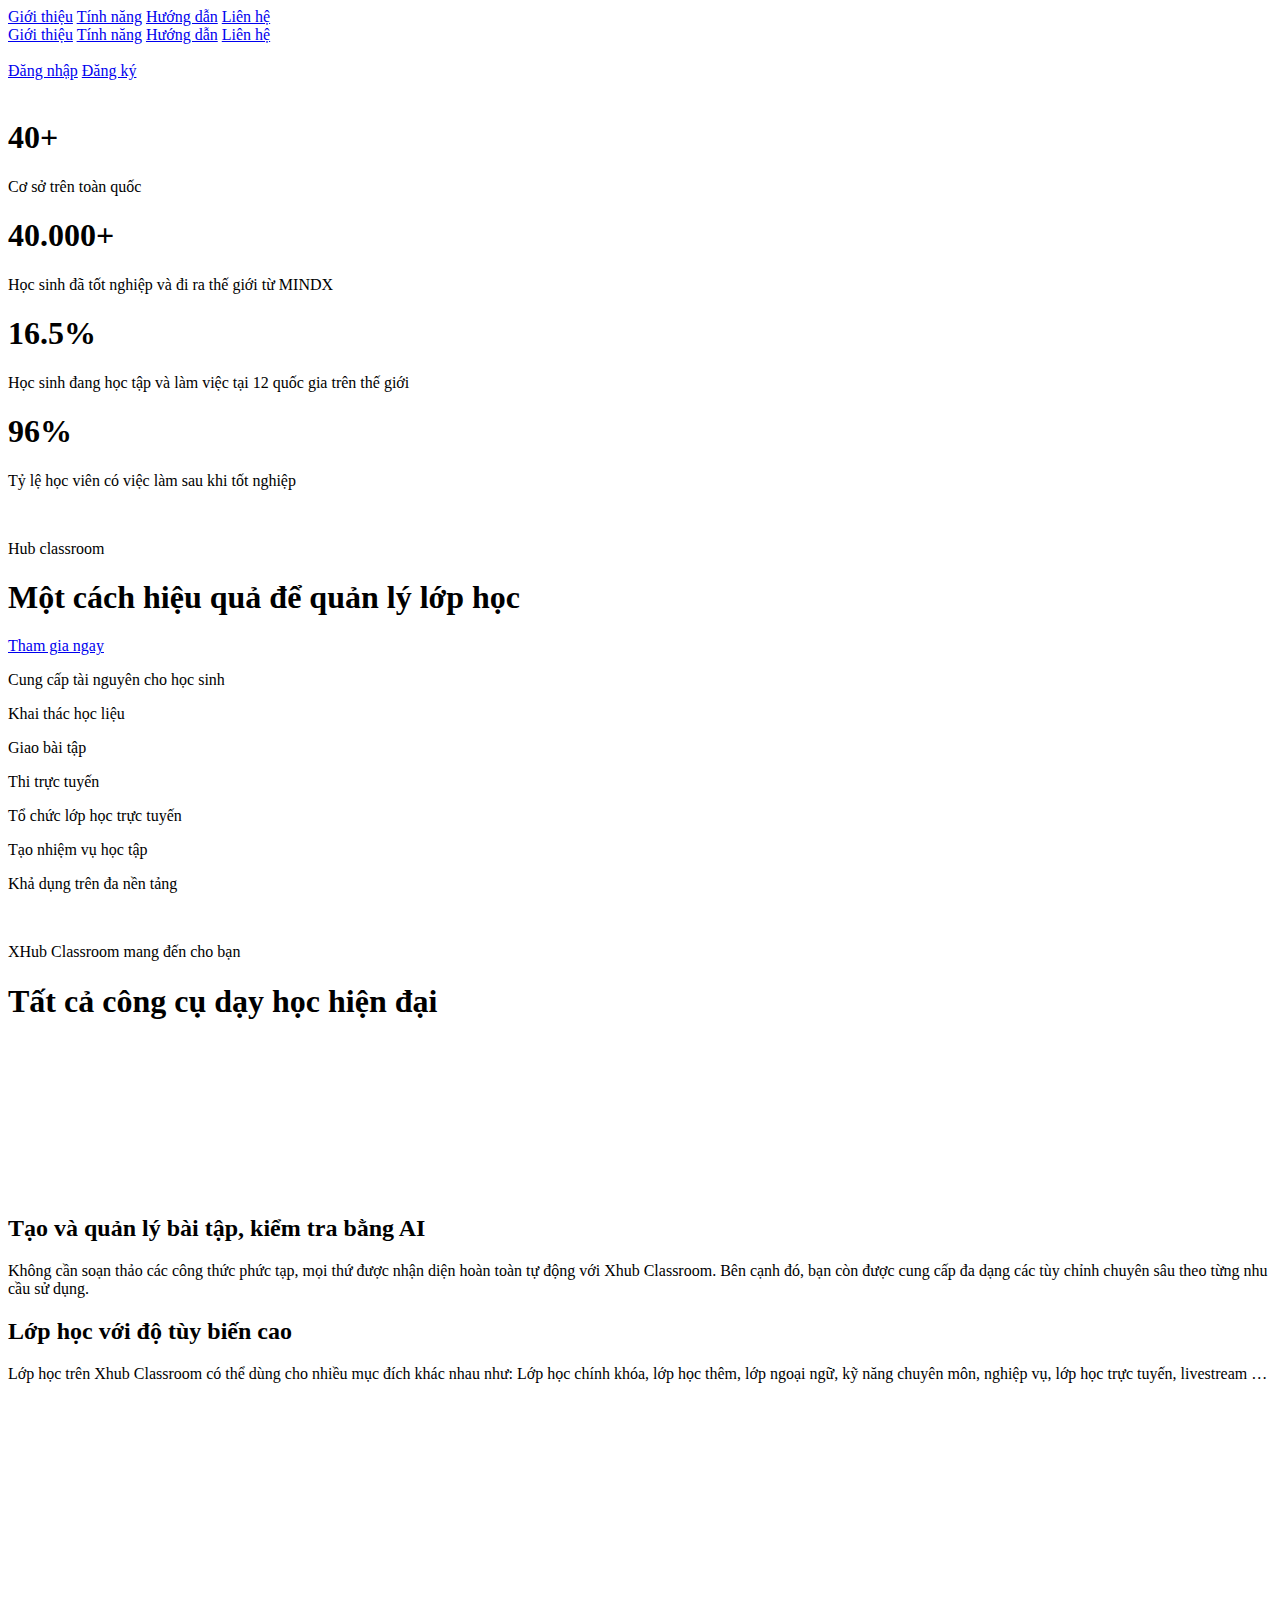
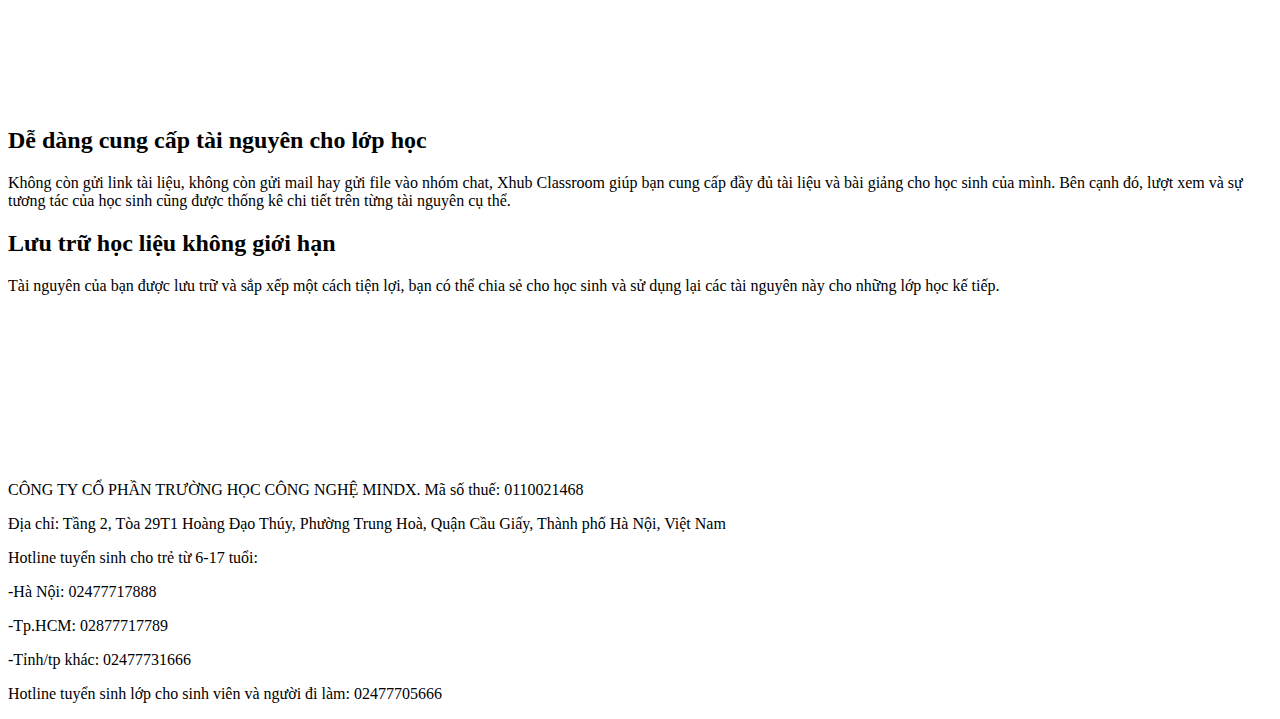
==== index.html @ 8c42c87f "commit 36" ====
<!DOCTYPE html>
<html lang="en">
<head>
    <meta charset="UTF-8">
    <meta name="viewport" content="width=device-width, initial-scale=1.0">
    <link rel="stylesheet" href="https://cdnjs.cloudflare.com/ajax/libs/font-awesome/6.4.2/css/all.min.css" integrity="sha512-z3gLpd7yknf1YoNbCzqRKc4qyor8gaKU1qmn+CShxbuBusANI9QpRohGBreCFkKxLhei6S9CQXFEbbKuqLg0DA==" crossorigin="anonymous" referrerpolicy="no-referrer" />
    <link rel="icon" type="image/x-icon" href="https://4218478784-files.gitbook.io/~/files/v0/b/gitbook-legacy-files/o/spaces%2F-MWcLXaW6te9yNIG__kn%2Favatar-1616661413606.png?generation=1616661413852661&alt=media">
    <link rel="stylesheet" href="./assets/css/style.css">
    <title>Mind Hub</title>
</head>
<body>
    <div id="hr1"></div>
    <div class="navbar">
        <div class="nav-left">
            <a class="nal-item cc" href="#hr1">Giới thiệu</a>
            <a class="nal-item cc" href="#hr2">Tính năng</a>
            <a class="nal-item cc" href="#pr3">Hướng dẫn</a>
            <a class="nal-item cc" href="#hr4">Liên hệ</a>
            <div class="border-slider"></div>
        </div>
        <div class="dropdown-box">
            <i class="fa-solid fa-bars" id="drop-prep"></i>
            <div class="dropdown-content">
              <a class="dropdown-item cc" href="#hr1">Giới thiệu</a>
              <a class="dropdown-item cc" href="#hr2">Tính năng</a>
              <a class="dropdown-item cc" href="#hr3">Hướng dẫn</a>
              <a class="dropdown-item cc" href="#hr3">Liên hệ</a>
            </div>
        </div>
        <div class="nav-mid">
            <img src="./assets/img/logo.jpg" alt="">
        </div>
        <div class="nav-right">
            <a class="nar-box cc" id="signin-box" href="./sign-page">Đăng nhập</a>
            <a class="nar-box cc" id="signup-box" href="./sign-page">Đăng ký</a>
        </div>
    </div>

    <div class="over-view"> 
        <div class="banner">
            <img src="./assets/img/banner.jpg" alt="">
        </div>
        <div class="catastroue">
            <div class="inner">
                <div class="op">
                    <h1>40+</h1>
                    <p>Cơ sở trên toàn quốc</p>
                </div>
                <div class="op">
                    <h1>40.000+</h1>
                    <p>Học sinh đã tốt nghiệp và đi ra thế giới từ MINDX</p>
                </div>
                <div class="op">
                    <h1>16.5%</h1>
                    <p>Học sinh đang học tập và làm việc tại 12 quốc gia trên thế giới</p>
                </div>
                <div class="op">
                    <h1>96%</h1>
                    <p>Tỷ lệ học viên có việc làm sau khi tốt nghiệp</p>
                </div>
            </div>
        </div>
        <div class="bto" id="hr2">
            <div class="insight">
                <div class="heading">
                    <img src="https://4218478784-files.gitbook.io/~/files/v0/b/gitbook-legacy-files/o/spaces%2F-MWcLXaW6te9yNIG__kn%2Favatar-1616661413606.png?generation=1616661413852661&alt=media" alt="">
                    <p>Hub classroom</p>
                </div>
                <h1>Một cách hiệu quả để quản lý lớp học</h1>
                <a class="join" href="./sign-page/">Tham gia ngay</a>
                <div class="s1 ff">
                    <i class="fa-solid fa-cloud-arrow-up"></i>
                    <p>Cung cấp tài nguyên cho học sinh</p>
                </div>
                <div class="s2">
                    <div class="sh1 ff">
                        <i class="fa-solid fa-desktop"></i>
                        <p>Khai thác học liệu</p>
                    </div>
                    <div class="sh2 ff">
                        <i class="fa-solid fa-paperclip"></i>
                        <p>Giao bài tập</p>
                    </div>
                    <div class="sh3 ff">
                        <i class="fa-regular fa-folder-open"></i>
                        <p>Thi trực tuyến</p>
                    </div>
                </div>
                <div class="s3">
                    <div class="sf1 ff">
                        <i class="fa-solid fa-chalkboard"></i>
                        <p>Tổ chức lớp học trực tuyến</p>
                    </div>
                    <div class="sf2 ff">
                        <i class="fa-solid fa-crosshairs"></i>
                        <p>Tạo nhiệm vụ học tập</p>
                    </div>
                </div>
                <div class="s4 ff">
                    <p>Khả dụng trên đa nền tảng</p>
                    <i class="fa-brands fa-apple"></i>
                    <i class="fa-brands fa-windows"></i>
                    <i class="fa-brands fa-android"></i>
                </div>
            </div>
            <img src="https://shub.edu.vn/_next/image?url=%2Fimages%2Flanding%2Fver3%2Fhero-section%2Fhero-image-teacher.png&w=1920&q=75" alt="" class="memaybeo">
        </div>
    </div>

    <div id="pr3"></div>
    <div class="des" id="hr3">
        <p>XHub Classroom mang đến cho bạn</p>
        <h1>Tất cả công cụ dạy học hiện đại</h1>
        <div class="card">
            <div class="scplay">
                <iframe src="https://www.youtube.com/embed/w3iWc_6qSuw?si=loxpAKvsErsqFEEN" title="YouTube video player" frameborder="0" allow="accelerometer; autoplay; clipboard-write; encrypted-media; gyroscope; picture-in-picture; web-share" allowfullscreen></iframe>
            </div>
            <div class="side-ref">
                <h2>Tạo và quản lý bài tập, kiểm tra bằng AI</h2>
                <p>Không cần soạn thảo các công thức phức tạp, mọi thứ được nhận diện hoàn toàn tự động với Xhub Classroom. Bên cạnh đó, bạn còn được cung cấp đa dạng các tùy chỉnh chuyên sâu theo từng nhu cầu sử dụng.</p>
            </div>
        </div>
        <div class="card">
            <div class="side-ref">
                <h2>Lớp học với độ tùy biến cao</h2>
                <p>Lớp học trên Xhub Classroom có thể dùng cho nhiều mục đích khác nhau như: Lớp học chính khóa, lớp học thêm, lớp ngoại ngữ, kỹ năng chuyên môn, nghiệp vụ, lớp học trực tuyến, livestream …</p>
            </div>
            <div class="scplay">
                <iframe src="https://www.youtube.com/embed/hDycyHnkOAc?si=UoILJx-cVc-LQZXe" title="YouTube video player" frameborder="0" allow="accelerometer; autoplay; clipboard-write; encrypted-media; gyroscope; picture-in-picture; web-share" allowfullscreen></iframe>
            </div>
        </div>
        <div class="card">
            <div class="scplay">
                <iframe src="https://www.youtube.com/embed/4sXMsteYA5k?si=zB0H16smDql4yyn8" title="YouTube video player" frameborder="0" allow="accelerometer; autoplay; clipboard-write; encrypted-media; gyroscope; picture-in-picture; web-share" allowfullscreen></iframe>
            </div>
            <div class="side-ref">
                <h2>Dễ dàng cung cấp tài nguyên cho lớp học</h2>
                <p>Không còn gửi link tài liệu, không còn gửi mail hay gửi file vào nhóm chat, Xhub Classroom giúp bạn cung cấp đầy đủ tài liệu và bài giảng cho học sinh của mình. Bên cạnh đó, lượt xem và sự tương tác của học sinh cũng được thống kê chi tiết trên từng tài nguyên cụ thể.</p>
            </div>
        </div>
        <div class="card">
            <div class="side-ref">
                <h2>Lưu trữ học liệu không giới hạn</h2>
                <p>Tài nguyên của bạn được lưu trữ và sắp xếp một cách tiện lợi, bạn có thể chia sẻ cho học sinh và sử dụng lại các tài nguyên này cho những lớp học kế tiếp.</p>
            </div>
            <div class="scplay">
                <iframe src="https://www.youtube.com/embed/f3bPbqlCR-w?si=h0X0vi5jHkkyvGxk" title="YouTube video player" frameborder="0" allow="accelerometer; autoplay; clipboard-write; encrypted-media; gyroscope; picture-in-picture; web-share" allowfullscreen></iframe>
            </div>
        </div>
    </div>

    <div class="info" id="hr4">
        <p>CÔNG TY CỔ PHẦN TRƯỜNG HỌC CÔNG NGHỆ MINDX. Mã số thuế: 0110021468</p>
        <p>Địa chỉ: Tầng 2, Tòa 29T1 Hoàng Đạo Thúy, Phường Trung Hoà, Quận Cầu Giấy, Thành phố Hà Nội, Việt Nam</p>
        <p>Hotline tuyển sinh cho trẻ từ 6-17 tuổi:</p>
        <p>-Hà Nội: 02477717888</p>
        <p>-Tp.HCM: 02877717789</p>
        <p>-Tỉnh/tp khác: 02477731666</p>
        <p>Hotline tuyển sinh lớp cho sinh viên và người đi làm: 02477705666</p>
    </div>
    <!-- <script src="./assets/js/server.js"></script> -->
</body>
    <script src="./assets/js/navbar-behavior.js"></script>  
</html>
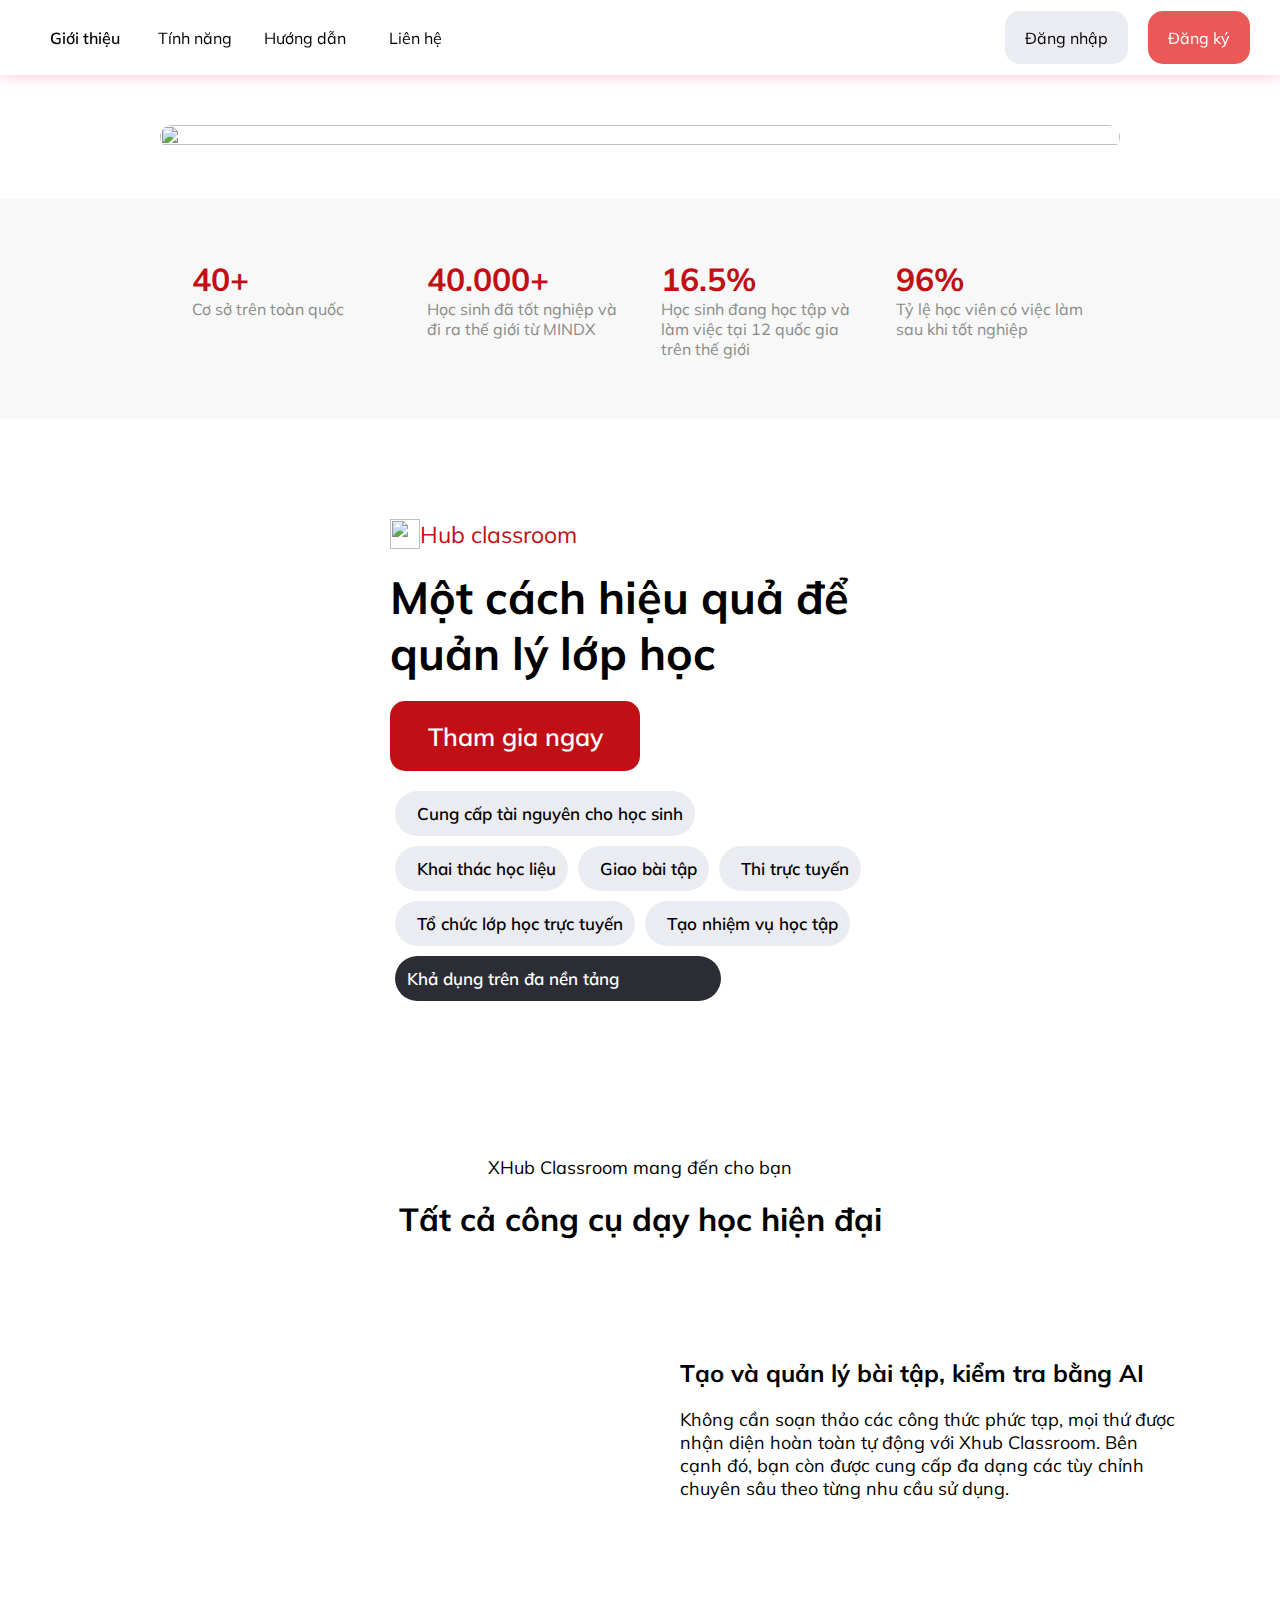
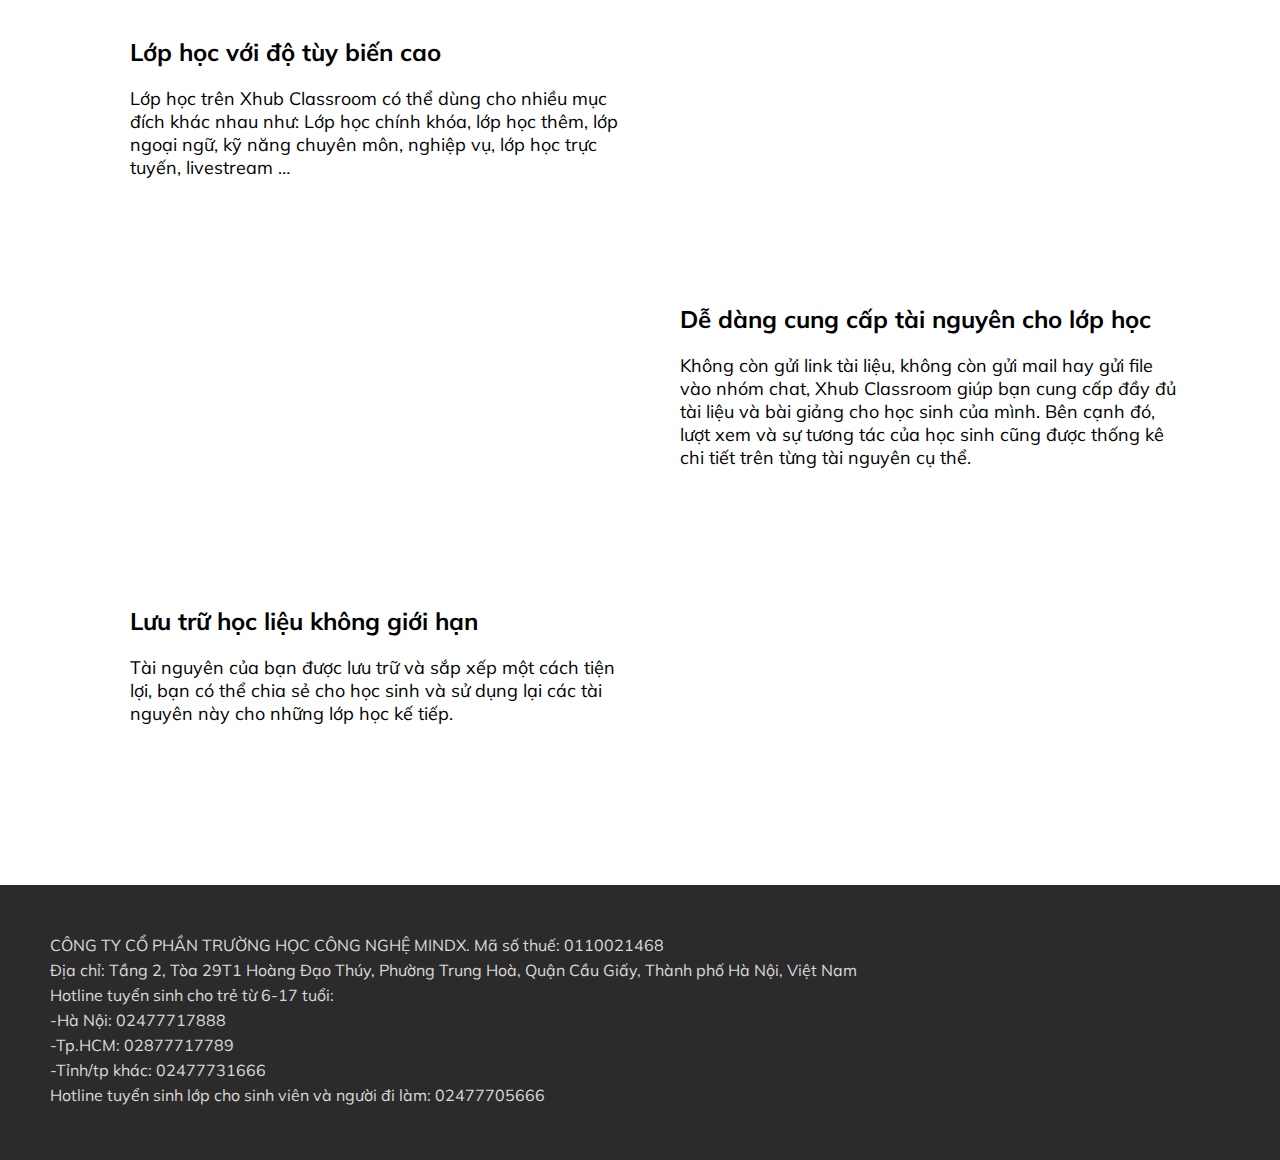
==== commit 87ad99a1: "commit 39" ====
--- a/index.html
+++ b/index.html
@@ -12,10 +12,10 @@
     <div id="hr1"></div>
     <div class="navbar">
         <div class="nav-left">
-            <a class="nal-item cc" href="#hr1">Giới thiệu</a>
-            <a class="nal-item cc" href="#hr2">Tính năng</a>
-            <a class="nal-item cc" href="#pr3">Hướng dẫn</a>
-            <a class="nal-item cc" href="#hr4">Liên hệ</a>
+            <a class="nal-item heavy selected" href="#hr1">Giới thiệu</a>
+            <a class="nal-item" href="#hr2">Tính năng</a>
+            <a class="nal-item" href="#pr3">Hướng dẫn</a>
+            <a class="nal-item" href="#hr4">Liên hệ</a>
             <div class="border-slider"></div>
         </div>
         <div class="dropdown-box">
--- a/assets/css/style.css
+++ b/assets/css/style.css
@@ -0,0 +1,476 @@
+@import url("https://fonts.googleapis.com/css?family=Mulish");
+
+:root {
+    --more--light--grey: #EBECF2;
+    --pink--white: #ffc3d4;
+    --light--red: #eb5858;
+    --dark--red: #C10F15;
+    --light--grey: #898B89;
+    --pure--black: #202227;
+    --light--black: #2B2C34;
+}
+
+* {
+    margin: 0px;
+    padding: 0px; 
+    /* font-family: 'Segoe UI', Tahoma, Geneva, Verdana, sans-serif;   */
+    font-family: 'Mulish';
+}
+
+html {
+    scroll-behavior: smooth;
+}
+
+body {
+    height: 100%;
+    width: 100%;
+}
+
+.navbar {
+    display: flex;
+    height: 75px;   
+    width: 100%;
+    background-color: #FFFFFF;
+    box-shadow: 0px 0px 15px var(--pink--white);
+    position: fixed;
+}
+
+.nav-left {
+    padding-left: 30px;
+    height: 100%;
+    width: 49%;
+    align-items: center;
+    display: flex;
+}
+
+.nav-mid {
+    height: 100%;
+    width: 2%;
+    display: flex;
+    justify-content: center;
+    align-items: center;
+}
+
+.nav-mid img {
+    height: 80%;
+}
+
+.nav-right {
+    height: 100%;
+    width: 49%;
+    display: flex;
+    justify-content: flex-end;
+    align-items: center;
+    padding-right: 30px;
+}
+
+.nal-item {
+    text-decoration: none;
+    color: black;
+    width: 90px;
+    height: 100%;
+    display: flex;
+    justify-content: center;
+    align-items: center;
+    margin-inline: 10px;
+    position: relative;
+    transition: all 0.1s ease;
+}
+
+.nal-item:hover {
+    cursor: pointer;
+}
+.nal-item:active {
+    font-size: 17.5px;
+}
+
+.border-slider {
+    margin-left: 40px;
+    position: absolute;
+    bottom: 0;
+    left: 0;
+    height: 2.5px;
+    background-color: var(--light--red);
+    transition: transform 0.3s ease;
+}
+
+
+.nar-box {
+    display: flex;
+    justify-content: center;
+    align-items: center;
+    height: 70%;
+    padding-inline: 20px;
+    border-radius: 15px;
+}
+
+#signin-box {
+    background-color: var(--more--light--grey);
+    color: black;
+}
+
+#signup-box {
+    margin-left: 20px;
+    color: white;
+    background-color: var(--light--red);
+}
+
+.over-view {
+    padding-top: 75px;
+    width: 100%;
+    display: flex;
+    flex-direction: column;
+    align-items: center;
+}
+
+.banner {
+    width: 75%;
+    height: 100%;
+    margin-top: 50px;   
+}
+
+.banner img {
+    border-radius: 15px;
+    width: 100%;
+    height: 100%
+}
+
+.catastroue {
+    margin-top: 50px;
+    padding-top: 50px;
+    padding-bottom: 50px;   
+    width: 100%;
+    background-color: #F8F8F8;
+    display: flex;
+    align-items: center;
+    justify-content: center;
+}
+
+.op {
+    width: 20%;
+    margin: 10px;
+}
+
+.op h1 {
+    color: var(--dark--red);
+}
+
+.op p {
+    color: var(--light--grey);
+}
+
+.inner {
+    width: 75%;
+    display: flex; 
+    justify-content: space-evenly;
+    flex-wrap: wrap;
+}
+
+.insight {
+    width: 35%;
+}
+
+.heading {
+    margin-top: 100px;
+    color: var(--dark--red);
+    font-size: 23px;
+    display: flex;
+    align-items: center;
+}
+
+.heading img {
+    width: 30px;
+    height: 30px;
+}
+
+.insight h1 {
+    margin-top: 20px;
+    margin-bottom: 20px;
+    font-size: 45px;
+    width: 500px;
+}
+
+.join {
+    height: 70px;
+    width: 250px;
+    font-weight: 600;
+    border-radius: 15px;
+    display: flex;
+    align-items: center;
+    justify-content: center;
+    color: white;
+    font-size: 25px;
+    background-color: var(--dark--red);
+    margin-bottom: 20px;
+}
+
+.join:hover {
+    cursor: pointer;
+}
+
+.ff {
+    display: flex;
+    padding: 12px;
+    width: fit-content;
+    border-radius: 50px;
+    font-weight: 600;
+    font-size: 17px;
+    align-items: center;
+    color: var(--pure-black);
+    background-color: var(--more--light--grey);   
+    margin: 5px;
+}
+
+.ff i {
+    padding-right: 10px;
+}
+
+.s2 {
+    display: flex;
+}
+
+.s3 {
+    display: flex;
+}
+
+.fa-cloud-arrow-up {
+    color: #0665F3;
+}
+
+.fa-desktop {
+    color: #FF2E00;
+}
+
+.fa-paperclip {
+    color: #0665F3;
+}
+
+.fa-folder-open {
+    color:#FF2E00;
+}
+
+.fa-chalkboard {
+    color: #139607;
+}
+
+.fa-crosshairs {
+    color: #7B19DD;
+}
+
+.bto {
+    height: 200%;
+    width: 100%;
+    display: flex;
+    justify-content: center;
+    margin-bottom: 100px;
+}
+
+.memaybeo {
+    width: 35%;
+}
+
+.s4 {
+    background-color: var(--light--black);
+    color: white;
+}
+
+.s4 i {
+    padding-left: 20px;
+}
+
+.info {
+    padding-top: 50px;
+    padding-bottom: 50px;
+    color: #D9D9D9;
+    margin-top: 100px;
+    background-color: #2C2B2B;
+    width: 100%;
+}
+
+.info p {
+    padding-left: 50px;
+    padding-bottom: 5px;
+}
+
+.heavy {
+    font-weight: 600;
+}
+
+a {
+    text-decoration: none;
+}
+
+#pr3 {
+    margin-bottom: 50px;
+}
+
+.des {
+    width: 100%;
+    display: flex;
+    flex-direction: column;
+    align-items: center;
+}
+
+.des h1 {
+    margin-bottom: 30px;
+    margin-top: 20px;
+}
+
+.des p {
+    font-size: 18px;
+}
+
+.card {
+    margin-top: 40px;
+    display: flex;
+    justify-content: space-evenly;
+}
+
+.card iframe {
+    width: 550px;
+    height: 235px;
+    border-radius: 25px;
+}
+
+.side-ref {
+    width: 500px;
+    margin-left: 30px;
+    display: flex;
+    flex-direction: column;
+    justify-content: center;
+}
+
+.side-ref p {
+    padding-top: 20px;
+}
+
+.dropdown-box {
+    display: none;
+}
+
+@media(max-width: 1500px) {
+    .bto {
+        display: flex;
+        flex-direction: column;
+        align-items: center;
+    }
+    .insight {
+        width: auto;
+    }
+}
+
+@media(max-width: 1200px){
+    .card {
+        display: flex;
+        flex-direction: column;
+    }
+    .card p{
+        margin-bottom: 20px;
+    }
+    .side-ref {
+        margin-top: 20px;
+    }
+}
+
+@media (max-width: 1100px) {
+    .nav-left {
+        display: none;
+    }
+
+    .dropdown-box {
+        display: flex;
+        align-items: center;
+        height: 100%;
+        position: relative;
+        cursor: pointer;
+        width: 49%;
+    }
+
+    .dropdown-box i {
+        font-size: 30px;
+        padding-left: 20px;
+        z-index: 2;
+    }
+
+    .dropdown-box i:active {
+        color: var(--light--grey);
+    }
+
+    .dropdown-content {
+        width: 110px;
+        display: none;
+        position: absolute;
+        top: 100%;
+        background-color: #ffffff;
+        box-shadow: 0 8px 8px rgba(0, 0, 0, 0.1);
+        z-index: 999;
+    }
+
+    .dropdown-box:hover .dropdown-content {
+        display: flex;
+        flex-direction: column;
+    }
+
+    .dropdown-item {
+        text-decoration: none;
+        color: black;
+        padding: 10px;
+        transition: all 0.1s ease;
+    }
+
+    .dropdown-item:hover {
+        font-size: 17.5px;
+    }
+}
+
+@media(max-width: 700px){
+    #signin-box {
+        display: none;
+    }
+}
+
+@media(max-width: 600px){
+    .card iframe {
+        width: 420px;
+        height: 200px;
+        border-radius: 25px;
+    }
+
+    .card {
+        display: flex;
+        flex-direction: column;
+        align-items: center;
+    }
+
+    .side-ref {
+        width: 420px;
+    }
+
+    .s2 {
+        display: flex;
+        flex-direction: column;
+    }
+
+    .s3 {
+        display: flex;
+        flex-direction: column; 
+    }
+}
+
+@media(max-width: 450px){
+    .card iframe {
+        width: 340px;
+        height: 150px;
+        border-radius: 25px;
+    }
+
+    .card {
+        display: flex;
+        flex-direction: column;
+        align-items: center;
+    }
+
+    .side-ref {
+        width: 340px;
+    }
+}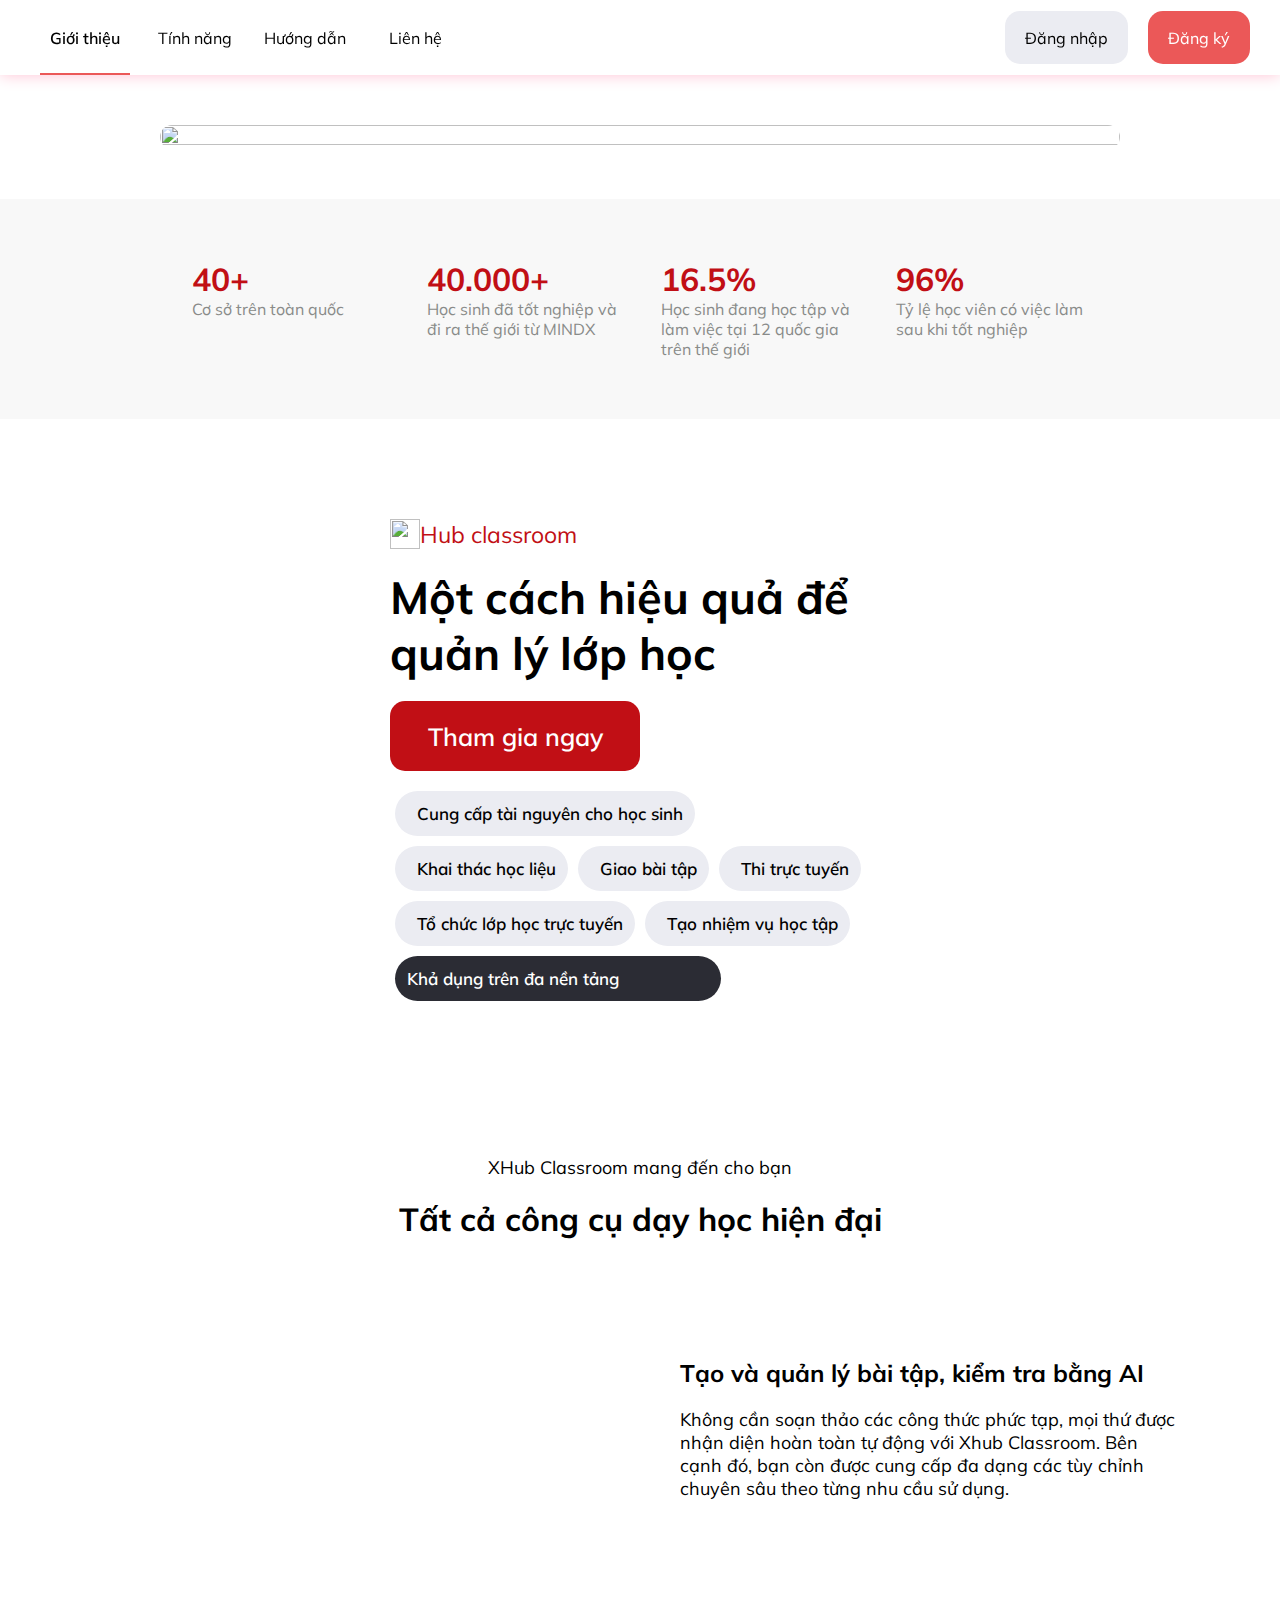
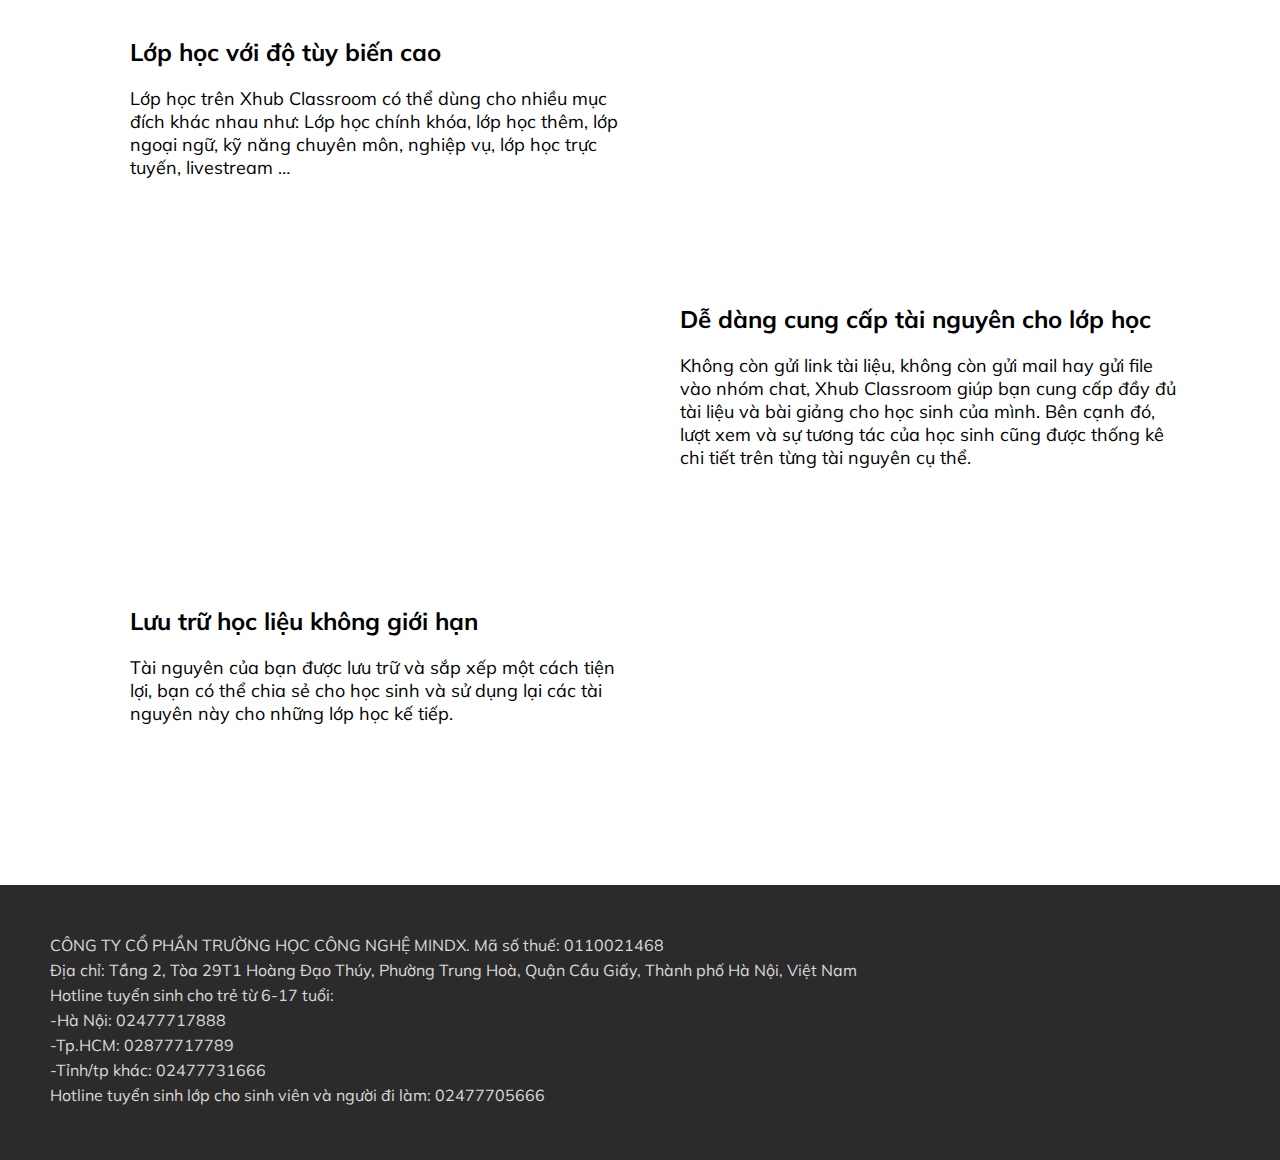
==== commit f193ff9a: "push code for lil" ====
--- a/index.html
+++ b/index.html
@@ -1,164 +1,164 @@
-<!DOCTYPE html>
-<html lang="en">
-<head>
-    <meta charset="UTF-8">
-    <meta name="viewport" content="width=device-width, initial-scale=1.0">
-    <link rel="stylesheet" href="https://cdnjs.cloudflare.com/ajax/libs/font-awesome/6.4.2/css/all.min.css" integrity="sha512-z3gLpd7yknf1YoNbCzqRKc4qyor8gaKU1qmn+CShxbuBusANI9QpRohGBreCFkKxLhei6S9CQXFEbbKuqLg0DA==" crossorigin="anonymous" referrerpolicy="no-referrer" />
-    <link rel="icon" type="image/x-icon" href="https://4218478784-files.gitbook.io/~/files/v0/b/gitbook-legacy-files/o/spaces%2F-MWcLXaW6te9yNIG__kn%2Favatar-1616661413606.png?generation=1616661413852661&alt=media">
-    <link rel="stylesheet" href="./assets/css/style.css">
-    <title>Mind Hub</title>
-</head>
-<body>
-    <div id="hr1"></div>
-    <div class="navbar">
-        <div class="nav-left">
-            <a class="nal-item heavy selected" href="#hr1">Giới thiệu</a>
-            <a class="nal-item" href="#hr2">Tính năng</a>
-            <a class="nal-item" href="#pr3">Hướng dẫn</a>
-            <a class="nal-item" href="#hr4">Liên hệ</a>
-            <div class="border-slider"></div>
-        </div>
-        <div class="dropdown-box">
-            <i class="fa-solid fa-bars" id="drop-prep"></i>
-            <div class="dropdown-content">
-              <a class="dropdown-item cc" href="#hr1">Giới thiệu</a>
-              <a class="dropdown-item cc" href="#hr2">Tính năng</a>
-              <a class="dropdown-item cc" href="#hr3">Hướng dẫn</a>
-              <a class="dropdown-item cc" href="#hr3">Liên hệ</a>
-            </div>
-        </div>
-        <div class="nav-mid">
-            <img src="./assets/img/logo.jpg" alt="">
-        </div>
-        <div class="nav-right">
-            <a class="nar-box cc" id="signin-box" href="./sign-page">Đăng nhập</a>
-            <a class="nar-box cc" id="signup-box" href="./sign-page">Đăng ký</a>
-        </div>
-    </div>
-
-    <div class="over-view"> 
-        <div class="banner">
-            <img src="./assets/img/banner.jpg" alt="">
-        </div>
-        <div class="catastroue">
-            <div class="inner">
-                <div class="op">
-                    <h1>40+</h1>
-                    <p>Cơ sở trên toàn quốc</p>
-                </div>
-                <div class="op">
-                    <h1>40.000+</h1>
-                    <p>Học sinh đã tốt nghiệp và đi ra thế giới từ MINDX</p>
-                </div>
-                <div class="op">
-                    <h1>16.5%</h1>
-                    <p>Học sinh đang học tập và làm việc tại 12 quốc gia trên thế giới</p>
-                </div>
-                <div class="op">
-                    <h1>96%</h1>
-                    <p>Tỷ lệ học viên có việc làm sau khi tốt nghiệp</p>
-                </div>
-            </div>
-        </div>
-        <div class="bto" id="hr2">
-            <div class="insight">
-                <div class="heading">
-                    <img src="https://4218478784-files.gitbook.io/~/files/v0/b/gitbook-legacy-files/o/spaces%2F-MWcLXaW6te9yNIG__kn%2Favatar-1616661413606.png?generation=1616661413852661&alt=media" alt="">
-                    <p>Hub classroom</p>
-                </div>
-                <h1>Một cách hiệu quả để quản lý lớp học</h1>
-                <a class="join" href="./sign-page/">Tham gia ngay</a>
-                <div class="s1 ff">
-                    <i class="fa-solid fa-cloud-arrow-up"></i>
-                    <p>Cung cấp tài nguyên cho học sinh</p>
-                </div>
-                <div class="s2">
-                    <div class="sh1 ff">
-                        <i class="fa-solid fa-desktop"></i>
-                        <p>Khai thác học liệu</p>
-                    </div>
-                    <div class="sh2 ff">
-                        <i class="fa-solid fa-paperclip"></i>
-                        <p>Giao bài tập</p>
-                    </div>
-                    <div class="sh3 ff">
-                        <i class="fa-regular fa-folder-open"></i>
-                        <p>Thi trực tuyến</p>
-                    </div>
-                </div>
-                <div class="s3">
-                    <div class="sf1 ff">
-                        <i class="fa-solid fa-chalkboard"></i>
-                        <p>Tổ chức lớp học trực tuyến</p>
-                    </div>
-                    <div class="sf2 ff">
-                        <i class="fa-solid fa-crosshairs"></i>
-                        <p>Tạo nhiệm vụ học tập</p>
-                    </div>
-                </div>
-                <div class="s4 ff">
-                    <p>Khả dụng trên đa nền tảng</p>
-                    <i class="fa-brands fa-apple"></i>
-                    <i class="fa-brands fa-windows"></i>
-                    <i class="fa-brands fa-android"></i>
-                </div>
-            </div>
-            <img src="https://shub.edu.vn/_next/image?url=%2Fimages%2Flanding%2Fver3%2Fhero-section%2Fhero-image-teacher.png&w=1920&q=75" alt="" class="memaybeo">
-        </div>
-    </div>
-
-    <div id="pr3"></div>
-    <div class="des" id="hr3">
-        <p>XHub Classroom mang đến cho bạn</p>
-        <h1>Tất cả công cụ dạy học hiện đại</h1>
-        <div class="card">
-            <div class="scplay">
-                <iframe src="https://www.youtube.com/embed/w3iWc_6qSuw?si=loxpAKvsErsqFEEN" title="YouTube video player" frameborder="0" allow="accelerometer; autoplay; clipboard-write; encrypted-media; gyroscope; picture-in-picture; web-share" allowfullscreen></iframe>
-            </div>
-            <div class="side-ref">
-                <h2>Tạo và quản lý bài tập, kiểm tra bằng AI</h2>
-                <p>Không cần soạn thảo các công thức phức tạp, mọi thứ được nhận diện hoàn toàn tự động với Xhub Classroom. Bên cạnh đó, bạn còn được cung cấp đa dạng các tùy chỉnh chuyên sâu theo từng nhu cầu sử dụng.</p>
-            </div>
-        </div>
-        <div class="card">
-            <div class="side-ref">
-                <h2>Lớp học với độ tùy biến cao</h2>
-                <p>Lớp học trên Xhub Classroom có thể dùng cho nhiều mục đích khác nhau như: Lớp học chính khóa, lớp học thêm, lớp ngoại ngữ, kỹ năng chuyên môn, nghiệp vụ, lớp học trực tuyến, livestream …</p>
-            </div>
-            <div class="scplay">
-                <iframe src="https://www.youtube.com/embed/hDycyHnkOAc?si=UoILJx-cVc-LQZXe" title="YouTube video player" frameborder="0" allow="accelerometer; autoplay; clipboard-write; encrypted-media; gyroscope; picture-in-picture; web-share" allowfullscreen></iframe>
-            </div>
-        </div>
-        <div class="card">
-            <div class="scplay">
-                <iframe src="https://www.youtube.com/embed/4sXMsteYA5k?si=zB0H16smDql4yyn8" title="YouTube video player" frameborder="0" allow="accelerometer; autoplay; clipboard-write; encrypted-media; gyroscope; picture-in-picture; web-share" allowfullscreen></iframe>
-            </div>
-            <div class="side-ref">
-                <h2>Dễ dàng cung cấp tài nguyên cho lớp học</h2>
-                <p>Không còn gửi link tài liệu, không còn gửi mail hay gửi file vào nhóm chat, Xhub Classroom giúp bạn cung cấp đầy đủ tài liệu và bài giảng cho học sinh của mình. Bên cạnh đó, lượt xem và sự tương tác của học sinh cũng được thống kê chi tiết trên từng tài nguyên cụ thể.</p>
-            </div>
-        </div>
-        <div class="card">
-            <div class="side-ref">
-                <h2>Lưu trữ học liệu không giới hạn</h2>
-                <p>Tài nguyên của bạn được lưu trữ và sắp xếp một cách tiện lợi, bạn có thể chia sẻ cho học sinh và sử dụng lại các tài nguyên này cho những lớp học kế tiếp.</p>
-            </div>
-            <div class="scplay">
-                <iframe src="https://www.youtube.com/embed/f3bPbqlCR-w?si=h0X0vi5jHkkyvGxk" title="YouTube video player" frameborder="0" allow="accelerometer; autoplay; clipboard-write; encrypted-media; gyroscope; picture-in-picture; web-share" allowfullscreen></iframe>
-            </div>
-        </div>
-    </div>
-
-    <div class="info" id="hr4">
-        <p>CÔNG TY CỔ PHẦN TRƯỜNG HỌC CÔNG NGHỆ MINDX. Mã số thuế: 0110021468</p>
-        <p>Địa chỉ: Tầng 2, Tòa 29T1 Hoàng Đạo Thúy, Phường Trung Hoà, Quận Cầu Giấy, Thành phố Hà Nội, Việt Nam</p>
-        <p>Hotline tuyển sinh cho trẻ từ 6-17 tuổi:</p>
-        <p>-Hà Nội: 02477717888</p>
-        <p>-Tp.HCM: 02877717789</p>
-        <p>-Tỉnh/tp khác: 02477731666</p>
-        <p>Hotline tuyển sinh lớp cho sinh viên và người đi làm: 02477705666</p>
-    </div>
-    <!-- <script src="./assets/js/server.js"></script> -->
-</body>
-    <script src="./assets/js/navbar-behavior.js"></script>  
+<!DOCTYPE html>
+<html lang="en">
+<head>
+    <meta charset="UTF-8">
+    <meta name="viewport" content="width=device-width, initial-scale=1.0">
+    <link rel="stylesheet" href="https://cdnjs.cloudflare.com/ajax/libs/font-awesome/6.4.2/css/all.min.css" integrity="sha512-z3gLpd7yknf1YoNbCzqRKc4qyor8gaKU1qmn+CShxbuBusANI9QpRohGBreCFkKxLhei6S9CQXFEbbKuqLg0DA==" crossorigin="anonymous" referrerpolicy="no-referrer" />
+    <link rel="icon" type="image/x-icon" href="https://4218478784-files.gitbook.io/~/files/v0/b/gitbook-legacy-files/o/spaces%2F-MWcLXaW6te9yNIG__kn%2Favatar-1616661413606.png?generation=1616661413852661&alt=media">
+    <link rel="stylesheet" href="./assets/css/style.css">
+    <title>Mind Hub</title>
+</head>
+<body>
+    <div id="hr1"></div>
+    <div class="navbar">
+        <div class="nav-left">
+            <a class="nal-item heavy selected" href="#hr1">Giới thiệu</a>
+            <a class="nal-item" href="#hr2">Tính năng</a>
+            <a class="nal-item" href="#pr3">Hướng dẫn</a>
+            <a class="nal-item" href="#hr4">Liên hệ</a>
+            <div class="border-slider"></div>
+        </div>
+        <div class="dropdown-box">
+            <i class="fa-solid fa-bars" id="drop-prep"></i>
+            <div class="dropdown-content">
+              <a class="dropdown-item cc" href="#hr1">Giới thiệu</a>
+              <a class="dropdown-item cc" href="#hr2">Tính năng</a>
+              <a class="dropdown-item cc" href="#hr3">Hướng dẫn</a>
+              <a class="dropdown-item cc" href="#hr3">Liên hệ</a>
+            </div>
+        </div>
+        <div class="nav-mid">
+            <img src="./assets/img/logo.jpg" alt="">
+        </div>
+        <div class="nav-right">
+            <a class="nar-box cc" id="signin-box" href="./sign-page">Đăng nhập</a>
+            <a class="nar-box cc" id="signup-box" href="./sign-page">Đăng ký</a>
+        </div>
+    </div>
+
+    <div class="over-view"> 
+        <div class="banner">
+            <img src="./assets/img/banner.jpg" alt="">
+        </div>
+        <div class="catastroue">
+            <div class="inner">
+                <div class="op">
+                    <h1>40+</h1>
+                    <p>Cơ sở trên toàn quốc</p>
+                </div>
+                <div class="op">
+                    <h1>40.000+</h1>
+                    <p>Học sinh đã tốt nghiệp và đi ra thế giới từ MINDX</p>
+                </div>
+                <div class="op">
+                    <h1>16.5%</h1>
+                    <p>Học sinh đang học tập và làm việc tại 12 quốc gia trên thế giới</p>
+                </div>
+                <div class="op">
+                    <h1>96%</h1>
+                    <p>Tỷ lệ học viên có việc làm sau khi tốt nghiệp</p>
+                </div>
+            </div>
+        </div>
+        <div class="bto" id="hr2">
+            <div class="insight">
+                <div class="heading">
+                    <img src="https://4218478784-files.gitbook.io/~/files/v0/b/gitbook-legacy-files/o/spaces%2F-MWcLXaW6te9yNIG__kn%2Favatar-1616661413606.png?generation=1616661413852661&alt=media" alt="">
+                    <p>Hub classroom</p>
+                </div>
+                <h1>Một cách hiệu quả để quản lý lớp học</h1>
+                <a class="join" href="./sign-page/">Tham gia ngay</a>
+                <div class="s1 ff">
+                    <i class="fa-solid fa-cloud-arrow-up"></i>
+                    <p>Cung cấp tài nguyên cho học sinh</p>
+                </div>
+                <div class="s2">
+                    <div class="sh1 ff">
+                        <i class="fa-solid fa-desktop"></i>
+                        <p>Khai thác học liệu</p>
+                    </div>
+                    <div class="sh2 ff">
+                        <i class="fa-solid fa-paperclip"></i>
+                        <p>Giao bài tập</p>
+                    </div>
+                    <div class="sh3 ff">
+                        <i class="fa-regular fa-folder-open"></i>
+                        <p>Thi trực tuyến</p>
+                    </div>
+                </div>
+                <div class="s3">
+                    <div class="sf1 ff">
+                        <i class="fa-solid fa-chalkboard"></i>
+                        <p>Tổ chức lớp học trực tuyến</p>
+                    </div>
+                    <div class="sf2 ff">
+                        <i class="fa-solid fa-crosshairs"></i>
+                        <p>Tạo nhiệm vụ học tập</p>
+                    </div>
+                </div>
+                <div class="s4 ff">
+                    <p>Khả dụng trên đa nền tảng</p>
+                    <i class="fa-brands fa-apple"></i>
+                    <i class="fa-brands fa-windows"></i>
+                    <i class="fa-brands fa-android"></i>
+                </div>
+            </div>
+            <img src="https://shub.edu.vn/_next/image?url=%2Fimages%2Flanding%2Fver3%2Fhero-section%2Fhero-image-teacher.png&w=1920&q=75" alt="" class="memaybeo">
+        </div>
+    </div>
+
+    <div id="pr3"></div>
+    <div class="des" id="hr3">
+        <p>XHub Classroom mang đến cho bạn</p>
+        <h1>Tất cả công cụ dạy học hiện đại</h1>
+        <div class="card">
+            <div class="scplay">
+                <iframe src="https://www.youtube.com/embed/w3iWc_6qSuw?si=loxpAKvsErsqFEEN" title="YouTube video player" frameborder="0" allow="accelerometer; autoplay; clipboard-write; encrypted-media; gyroscope; picture-in-picture; web-share" allowfullscreen></iframe>
+            </div>
+            <div class="side-ref">
+                <h2>Tạo và quản lý bài tập, kiểm tra bằng AI</h2>
+                <p>Không cần soạn thảo các công thức phức tạp, mọi thứ được nhận diện hoàn toàn tự động với Xhub Classroom. Bên cạnh đó, bạn còn được cung cấp đa dạng các tùy chỉnh chuyên sâu theo từng nhu cầu sử dụng.</p>
+            </div>
+        </div>
+        <div class="card">
+            <div class="side-ref">
+                <h2>Lớp học với độ tùy biến cao</h2>
+                <p>Lớp học trên Xhub Classroom có thể dùng cho nhiều mục đích khác nhau như: Lớp học chính khóa, lớp học thêm, lớp ngoại ngữ, kỹ năng chuyên môn, nghiệp vụ, lớp học trực tuyến, livestream …</p>
+            </div>
+            <div class="scplay">
+                <iframe src="https://www.youtube.com/embed/hDycyHnkOAc?si=UoILJx-cVc-LQZXe" title="YouTube video player" frameborder="0" allow="accelerometer; autoplay; clipboard-write; encrypted-media; gyroscope; picture-in-picture; web-share" allowfullscreen></iframe>
+            </div>
+        </div>
+        <div class="card">
+            <div class="scplay">
+                <iframe src="https://www.youtube.com/embed/4sXMsteYA5k?si=zB0H16smDql4yyn8" title="YouTube video player" frameborder="0" allow="accelerometer; autoplay; clipboard-write; encrypted-media; gyroscope; picture-in-picture; web-share" allowfullscreen></iframe>
+            </div>
+            <div class="side-ref">
+                <h2>Dễ dàng cung cấp tài nguyên cho lớp học</h2>
+                <p>Không còn gửi link tài liệu, không còn gửi mail hay gửi file vào nhóm chat, Xhub Classroom giúp bạn cung cấp đầy đủ tài liệu và bài giảng cho học sinh của mình. Bên cạnh đó, lượt xem và sự tương tác của học sinh cũng được thống kê chi tiết trên từng tài nguyên cụ thể.</p>
+            </div>
+        </div>
+        <div class="card">
+            <div class="side-ref">
+                <h2>Lưu trữ học liệu không giới hạn</h2>
+                <p>Tài nguyên của bạn được lưu trữ và sắp xếp một cách tiện lợi, bạn có thể chia sẻ cho học sinh và sử dụng lại các tài nguyên này cho những lớp học kế tiếp.</p>
+            </div>
+            <div class="scplay">
+                <iframe src="https://www.youtube.com/embed/f3bPbqlCR-w?si=h0X0vi5jHkkyvGxk" title="YouTube video player" frameborder="0" allow="accelerometer; autoplay; clipboard-write; encrypted-media; gyroscope; picture-in-picture; web-share" allowfullscreen></iframe>
+            </div>
+        </div>
+    </div>
+
+    <div class="info" id="hr4">
+        <p>CÔNG TY CỔ PHẦN TRƯỜNG HỌC CÔNG NGHỆ MINDX. Mã số thuế: 0110021468</p>
+        <p>Địa chỉ: Tầng 2, Tòa 29T1 Hoàng Đạo Thúy, Phường Trung Hoà, Quận Cầu Giấy, Thành phố Hà Nội, Việt Nam</p>
+        <p>Hotline tuyển sinh cho trẻ từ 6-17 tuổi:</p>
+        <p>-Hà Nội: 02477717888</p>
+        <p>-Tp.HCM: 02877717789</p>
+        <p>-Tỉnh/tp khác: 02477731666</p>
+        <p>Hotline tuyển sinh lớp cho sinh viên và người đi làm: 02477705666</p>
+    </div>
+    <!-- <script src="./assets/js/server.js"></script> -->
+</body>
+    <script src="./assets/js/navbar-behavior.js"></script>  
 </html>--- a/assets/css/style.css
+++ b/assets/css/style.css
@@ -1,476 +1,476 @@
-@import url("https://fonts.googleapis.com/css?family=Mulish");
-
-:root {
-    --more--light--grey: #EBECF2;
-    --pink--white: #ffc3d4;
-    --light--red: #eb5858;
-    --dark--red: #C10F15;
-    --light--grey: #898B89;
-    --pure--black: #202227;
-    --light--black: #2B2C34;
-}
-
-* {
-    margin: 0px;
-    padding: 0px; 
-    /* font-family: 'Segoe UI', Tahoma, Geneva, Verdana, sans-serif;   */
-    font-family: 'Mulish';
-}
-
-html {
-    scroll-behavior: smooth;
-}
-
-body {
-    height: 100%;
-    width: 100%;
-}
-
-.navbar {
-    display: flex;
-    height: 75px;   
-    width: 100%;
-    background-color: #FFFFFF;
-    box-shadow: 0px 0px 15px var(--pink--white);
-    position: fixed;
-}
-
-.nav-left {
-    padding-left: 30px;
-    height: 100%;
-    width: 49%;
-    align-items: center;
-    display: flex;
-}
-
-.nav-mid {
-    height: 100%;
-    width: 2%;
-    display: flex;
-    justify-content: center;
-    align-items: center;
-}
-
-.nav-mid img {
-    height: 80%;
-}
-
-.nav-right {
-    height: 100%;
-    width: 49%;
-    display: flex;
-    justify-content: flex-end;
-    align-items: center;
-    padding-right: 30px;
-}
-
-.nal-item {
-    text-decoration: none;
-    color: black;
-    width: 90px;
-    height: 100%;
-    display: flex;
-    justify-content: center;
-    align-items: center;
-    margin-inline: 10px;
-    position: relative;
-    transition: all 0.1s ease;
-}
-
-.nal-item:hover {
-    cursor: pointer;
-}
-.nal-item:active {
-    font-size: 17.5px;
-}
-
-.border-slider {
-    margin-left: 40px;
-    position: absolute;
-    bottom: 0;
-    left: 0;
-    height: 2.5px;
-    background-color: var(--light--red);
-    transition: transform 0.3s ease;
-}
-
-
-.nar-box {
-    display: flex;
-    justify-content: center;
-    align-items: center;
-    height: 70%;
-    padding-inline: 20px;
-    border-radius: 15px;
-}
-
-#signin-box {
-    background-color: var(--more--light--grey);
-    color: black;
-}
-
-#signup-box {
-    margin-left: 20px;
-    color: white;
-    background-color: var(--light--red);
-}
-
-.over-view {
-    padding-top: 75px;
-    width: 100%;
-    display: flex;
-    flex-direction: column;
-    align-items: center;
-}
-
-.banner {
-    width: 75%;
-    height: 100%;
-    margin-top: 50px;   
-}
-
-.banner img {
-    border-radius: 15px;
-    width: 100%;
-    height: 100%
-}
-
-.catastroue {
-    margin-top: 50px;
-    padding-top: 50px;
-    padding-bottom: 50px;   
-    width: 100%;
-    background-color: #F8F8F8;
-    display: flex;
-    align-items: center;
-    justify-content: center;
-}
-
-.op {
-    width: 20%;
-    margin: 10px;
-}
-
-.op h1 {
-    color: var(--dark--red);
-}
-
-.op p {
-    color: var(--light--grey);
-}
-
-.inner {
-    width: 75%;
-    display: flex; 
-    justify-content: space-evenly;
-    flex-wrap: wrap;
-}
-
-.insight {
-    width: 35%;
-}
-
-.heading {
-    margin-top: 100px;
-    color: var(--dark--red);
-    font-size: 23px;
-    display: flex;
-    align-items: center;
-}
-
-.heading img {
-    width: 30px;
-    height: 30px;
-}
-
-.insight h1 {
-    margin-top: 20px;
-    margin-bottom: 20px;
-    font-size: 45px;
-    width: 500px;
-}
-
-.join {
-    height: 70px;
-    width: 250px;
-    font-weight: 600;
-    border-radius: 15px;
-    display: flex;
-    align-items: center;
-    justify-content: center;
-    color: white;
-    font-size: 25px;
-    background-color: var(--dark--red);
-    margin-bottom: 20px;
-}
-
-.join:hover {
-    cursor: pointer;
-}
-
-.ff {
-    display: flex;
-    padding: 12px;
-    width: fit-content;
-    border-radius: 50px;
-    font-weight: 600;
-    font-size: 17px;
-    align-items: center;
-    color: var(--pure-black);
-    background-color: var(--more--light--grey);   
-    margin: 5px;
-}
-
-.ff i {
-    padding-right: 10px;
-}
-
-.s2 {
-    display: flex;
-}
-
-.s3 {
-    display: flex;
-}
-
-.fa-cloud-arrow-up {
-    color: #0665F3;
-}
-
-.fa-desktop {
-    color: #FF2E00;
-}
-
-.fa-paperclip {
-    color: #0665F3;
-}
-
-.fa-folder-open {
-    color:#FF2E00;
-}
-
-.fa-chalkboard {
-    color: #139607;
-}
-
-.fa-crosshairs {
-    color: #7B19DD;
-}
-
-.bto {
-    height: 200%;
-    width: 100%;
-    display: flex;
-    justify-content: center;
-    margin-bottom: 100px;
-}
-
-.memaybeo {
-    width: 35%;
-}
-
-.s4 {
-    background-color: var(--light--black);
-    color: white;
-}
-
-.s4 i {
-    padding-left: 20px;
-}
-
-.info {
-    padding-top: 50px;
-    padding-bottom: 50px;
-    color: #D9D9D9;
-    margin-top: 100px;
-    background-color: #2C2B2B;
-    width: 100%;
-}
-
-.info p {
-    padding-left: 50px;
-    padding-bottom: 5px;
-}
-
-.heavy {
-    font-weight: 600;
-}
-
-a {
-    text-decoration: none;
-}
-
-#pr3 {
-    margin-bottom: 50px;
-}
-
-.des {
-    width: 100%;
-    display: flex;
-    flex-direction: column;
-    align-items: center;
-}
-
-.des h1 {
-    margin-bottom: 30px;
-    margin-top: 20px;
-}
-
-.des p {
-    font-size: 18px;
-}
-
-.card {
-    margin-top: 40px;
-    display: flex;
-    justify-content: space-evenly;
-}
-
-.card iframe {
-    width: 550px;
-    height: 235px;
-    border-radius: 25px;
-}
-
-.side-ref {
-    width: 500px;
-    margin-left: 30px;
-    display: flex;
-    flex-direction: column;
-    justify-content: center;
-}
-
-.side-ref p {
-    padding-top: 20px;
-}
-
-.dropdown-box {
-    display: none;
-}
-
-@media(max-width: 1500px) {
-    .bto {
-        display: flex;
-        flex-direction: column;
-        align-items: center;
-    }
-    .insight {
-        width: auto;
-    }
-}
-
-@media(max-width: 1200px){
-    .card {
-        display: flex;
-        flex-direction: column;
-    }
-    .card p{
-        margin-bottom: 20px;
-    }
-    .side-ref {
-        margin-top: 20px;
-    }
-}
-
-@media (max-width: 1100px) {
-    .nav-left {
-        display: none;
-    }
-
-    .dropdown-box {
-        display: flex;
-        align-items: center;
-        height: 100%;
-        position: relative;
-        cursor: pointer;
-        width: 49%;
-    }
-
-    .dropdown-box i {
-        font-size: 30px;
-        padding-left: 20px;
-        z-index: 2;
-    }
-
-    .dropdown-box i:active {
-        color: var(--light--grey);
-    }
-
-    .dropdown-content {
-        width: 110px;
-        display: none;
-        position: absolute;
-        top: 100%;
-        background-color: #ffffff;
-        box-shadow: 0 8px 8px rgba(0, 0, 0, 0.1);
-        z-index: 999;
-    }
-
-    .dropdown-box:hover .dropdown-content {
-        display: flex;
-        flex-direction: column;
-    }
-
-    .dropdown-item {
-        text-decoration: none;
-        color: black;
-        padding: 10px;
-        transition: all 0.1s ease;
-    }
-
-    .dropdown-item:hover {
-        font-size: 17.5px;
-    }
-}
-
-@media(max-width: 700px){
-    #signin-box {
-        display: none;
-    }
-}
-
-@media(max-width: 600px){
-    .card iframe {
-        width: 420px;
-        height: 200px;
-        border-radius: 25px;
-    }
-
-    .card {
-        display: flex;
-        flex-direction: column;
-        align-items: center;
-    }
-
-    .side-ref {
-        width: 420px;
-    }
-
-    .s2 {
-        display: flex;
-        flex-direction: column;
-    }
-
-    .s3 {
-        display: flex;
-        flex-direction: column; 
-    }
-}
-
-@media(max-width: 450px){
-    .card iframe {
-        width: 340px;
-        height: 150px;
-        border-radius: 25px;
-    }
-
-    .card {
-        display: flex;
-        flex-direction: column;
-        align-items: center;
-    }
-
-    .side-ref {
-        width: 340px;
-    }
+@import url("https://fonts.googleapis.com/css?family=Mulish");
+
+:root {
+    --more--light--grey: #EBECF2;
+    --pink--white: #ffc3d4;
+    --light--red: #eb5858;
+    --dark--red: #C10F15;
+    --light--grey: #898B89;
+    --pure--black: #202227;
+    --light--black: #2B2C34;
+}
+
+* {
+    margin: 0px;
+    padding: 0px; 
+    font-family: 'Segoe UI', Tahoma, Geneva, Verdana, sans-serif;  
+    font-family: 'Mulish';
+}
+
+html {
+    scroll-behavior: smooth;
+}
+
+body {
+    height: 100%;
+    width: 100%;
+}
+
+.navbar {
+    display: flex;
+    height: 75px;   
+    width: 100%;
+    background-color: #FFFFFF;
+    box-shadow: 0px 0px 15px var(--pink--white);
+    position: fixed;
+}
+
+.nav-left {
+    padding-left: 30px;
+    height: 100%;
+    width: 49%;
+    align-items: center;
+    display: flex;
+}
+
+.nav-mid {
+    height: 100%;
+    width: 2%;
+    display: flex;
+    justify-content: center;
+    align-items: center;
+}
+
+.nav-mid img {
+    height: 80%;
+}
+
+.nav-right {
+    height: 100%;
+    width: 49%;
+    display: flex;
+    justify-content: flex-end;
+    align-items: center;
+    padding-right: 30px;
+}
+
+.nal-item {
+    text-decoration: none;
+    color: black;
+    width: 90px;
+    height: 100%;
+    display: flex;
+    justify-content: center;
+    align-items: center;
+    margin-inline: 10px;
+    position: relative;
+    transition: all 0.1s ease;
+}
+
+.nal-item:hover {
+    cursor: pointer;
+}
+.nal-item:active {
+    font-size: 17.5px;
+}
+
+.border-slider {
+    margin-left: 40px;
+    position: absolute;
+    bottom: 0;
+    left: 0;
+    height: 2.5px;
+    background-color: var(--light--red);
+    transition: transform 0.3s ease;
+}
+
+
+.nar-box {
+    display: flex;
+    justify-content: center;
+    align-items: center;
+    height: 70%;
+    padding-inline: 20px;
+    border-radius: 15px;
+}
+
+#signin-box {
+    background-color: var(--more--light--grey);
+    color: black;
+}
+
+#signup-box {
+    margin-left: 20px;
+    color: white;
+    background-color: var(--light--red);
+}
+
+.over-view {
+    padding-top: 75px;
+    width: 100%;
+    display: flex;
+    flex-direction: column;
+    align-items: center;
+}
+
+.banner {
+    width: 75%;
+    height: 100%;
+    margin-top: 50px;   
+}
+
+.banner img {
+    border-radius: 15px;
+    width: 100%;
+    height: 100%
+}
+
+.catastroue {
+    margin-top: 50px;
+    padding-top: 50px;
+    padding-bottom: 50px;   
+    width: 100%;
+    background-color: #F8F8F8;
+    display: flex;
+    align-items: center;
+    justify-content: center;
+}
+
+.op {
+    width: 20%;
+    margin: 10px;
+}
+
+.op h1 {
+    color: var(--dark--red);
+}
+
+.op p {
+    color: var(--light--grey);
+}
+
+.inner {
+    width: 75%;
+    display: flex; 
+    justify-content: space-evenly;
+    flex-wrap: wrap;
+}
+
+.insight {
+    width: 35%;
+}
+
+.heading {
+    margin-top: 100px;
+    color: var(--dark--red);
+    font-size: 23px;
+    display: flex;
+    align-items: center;
+}
+
+.heading img {
+    width: 30px;
+    height: 30px;
+}
+
+.insight h1 {
+    margin-top: 20px;
+    margin-bottom: 20px;
+    font-size: 45px;
+    width: 500px;
+}
+
+.join {
+    height: 70px;
+    width: 250px;
+    font-weight: 600;
+    border-radius: 15px;
+    display: flex;
+    align-items: center;
+    justify-content: center;
+    color: white;
+    font-size: 25px;
+    background-color: var(--dark--red);
+    margin-bottom: 20px;
+}
+
+.join:hover {
+    cursor: pointer;
+}
+
+.ff {
+    display: flex;
+    padding: 12px;
+    width: fit-content;
+    border-radius: 50px;
+    font-weight: 600;
+    font-size: 17px;
+    align-items: center;
+    color: var(--pure-black);
+    background-color: var(--more--light--grey);   
+    margin: 5px;
+}
+
+.ff i {
+    padding-right: 10px;
+}
+
+.s2 {
+    display: flex;
+}
+
+.s3 {
+    display: flex;
+}
+
+.fa-cloud-arrow-up {
+    color: #0665F3;
+}
+
+.fa-desktop {
+    color: #FF2E00;
+}
+
+.fa-paperclip {
+    color: #0665F3;
+}
+
+.fa-folder-open {
+    color:#FF2E00;
+}
+
+.fa-chalkboard {
+    color: #139607;
+}
+
+.fa-crosshairs {
+    color: #7B19DD;
+}
+
+.bto {
+    height: 200%;
+    width: 100%;
+    display: flex;
+    justify-content: center;
+    margin-bottom: 100px;
+}
+
+.memaybeo {
+    width: 35%;
+}
+
+.s4 {
+    background-color: var(--light--black);
+    color: white;
+}
+
+.s4 i {
+    padding-left: 20px;
+}
+
+.info {
+    padding-top: 50px;
+    padding-bottom: 50px;
+    color: #D9D9D9;
+    margin-top: 100px;
+    background-color: #2C2B2B;
+    width: 100%;
+}
+
+.info p {
+    padding-left: 50px;
+    padding-bottom: 5px;
+}
+
+.heavy {
+    font-weight: 600;
+}
+
+a {
+    text-decoration: none;
+}
+
+#pr3 {
+    margin-bottom: 50px;
+}
+
+.des {
+    width: 100%;
+    display: flex;
+    flex-direction: column;
+    align-items: center;
+}
+
+.des h1 {
+    margin-bottom: 30px;
+    margin-top: 20px;
+}
+
+.des p {
+    font-size: 18px;
+}
+
+.card {
+    margin-top: 40px;
+    display: flex;
+    justify-content: space-evenly;
+}
+
+.card iframe {
+    width: 550px;
+    height: 235px;
+    border-radius: 25px;
+}
+
+.side-ref {
+    width: 500px;
+    margin-left: 30px;
+    display: flex;
+    flex-direction: column;
+    justify-content: center;
+}
+
+.side-ref p {
+    padding-top: 20px;
+}
+
+.dropdown-box {
+    display: none;
+}
+
+@media(max-width: 1500px) {
+    .bto {
+        display: flex;
+        flex-direction: column;
+        align-items: center;
+    }
+    .insight {
+        width: auto;
+    }
+}
+
+@media(max-width: 1200px){
+    .card {
+        display: flex;
+        flex-direction: column;
+    }
+    .card p{
+        margin-bottom: 20px;
+    }
+    .side-ref {
+        margin-top: 20px;
+    }
+}
+
+@media (max-width: 1100px) {
+    .nav-left {
+        display: none;
+    }
+
+    .dropdown-box {
+        display: flex;
+        align-items: center;
+        height: 100%;
+        position: relative;
+        cursor: pointer;
+        width: 49%;
+    }
+
+    .dropdown-box i {
+        font-size: 30px;
+        padding-left: 20px;
+        z-index: 2;
+    }
+
+    .dropdown-box i:active {
+        color: var(--light--grey);
+    }
+
+    .dropdown-content {
+        width: 110px;
+        display: none;
+        position: absolute;
+        top: 100%;
+        background-color: #ffffff;
+        box-shadow: 0 8px 8px rgba(0, 0, 0, 0.1);
+        z-index: 999;
+    }
+
+    .dropdown-box:hover .dropdown-content {
+        display: flex;
+        flex-direction: column;
+    }
+
+    .dropdown-item {
+        text-decoration: none;
+        color: black;
+        padding: 10px;
+        transition: all 0.1s ease;
+    }
+
+    .dropdown-item:hover {
+        font-size: 17.5px;
+    }
+}
+
+@media(max-width: 700px){
+    #signin-box {
+        display: none;
+    }
+}
+
+@media(max-width: 600px){
+    .card iframe {
+        width: 420px;
+        height: 200px;
+        border-radius: 25px;
+    }
+
+    .card {
+        display: flex;
+        flex-direction: column;
+        align-items: center;
+    }
+
+    .side-ref {
+        width: 420px;
+    }
+
+    .s2 {
+        display: flex;
+        flex-direction: column;
+    }
+
+    .s3 {
+        display: flex;
+        flex-direction: column; 
+    }
+}
+
+@media(max-width: 450px){
+    .card iframe {
+        width: 340px;
+        height: 150px;
+        border-radius: 25px;
+    }
+
+    .card {
+        display: flex;
+        flex-direction: column;
+        align-items: center;
+    }
+
+    .side-ref {
+        width: 340px;
+    }
 }